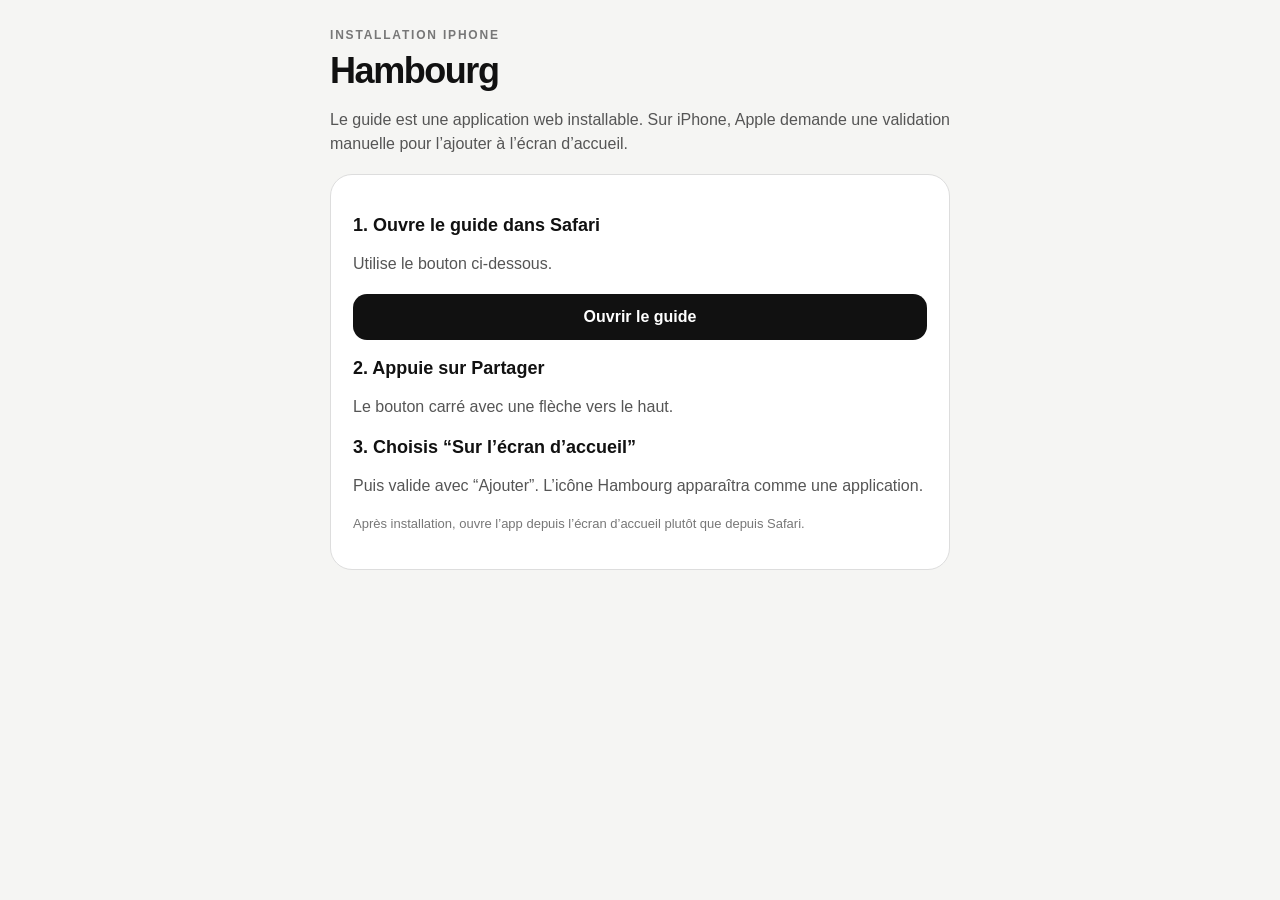
==== install.html @ bb9d9a43 "Add files via upload" ====
<!doctype html>
<html lang="fr">
<head>
<meta charset="utf-8">
<meta name="viewport" content="width=device-width,initial-scale=1,viewport-fit=cover">
<meta name="theme-color" content="#111111">
<title>Installer Hambourg</title>
<style>
body{font-family:-apple-system,BlinkMacSystemFont,"SF Pro Text",sans-serif;background:#f5f5f3;color:#111;margin:0;padding:28px}
.wrap{max-width:620px;margin:auto}
.card{background:white;border:1px solid #ddd;border-radius:22px;padding:22px;margin-top:18px}
h1{font-size:36px;letter-spacing:-.04em;margin:8px 0}
p{line-height:1.5;color:#555}
.step{font-size:18px;font-weight:700;margin:18px 0 6px}
a.btn{display:block;background:#111;color:#fff;text-decoration:none;text-align:center;padding:14px;border-radius:14px;font-weight:700;margin-top:18px}
.small{font-size:13px;color:#777}
</style>
</head>
<body>
<div class="wrap">
<div style="font-size:12px;letter-spacing:.15em;font-weight:700;color:#777">INSTALLATION IPHONE</div>
<h1>Hambourg</h1>
<p>Le guide est une application web installable. Sur iPhone, Apple demande une validation manuelle pour l’ajouter à l’écran d’accueil.</p>
<div class="card">
<div class="step">1. Ouvre le guide dans Safari</div>
<p>Utilise le bouton ci-dessous.</p>
<a class="btn" href="./">Ouvrir le guide</a>
<div class="step">2. Appuie sur Partager</div>
<p>Le bouton carré avec une flèche vers le haut.</p>
<div class="step">3. Choisis “Sur l’écran d’accueil”</div>
<p>Puis valide avec “Ajouter”. L’icône Hambourg apparaîtra comme une application.</p>
<p class="small">Après installation, ouvre l’app depuis l’écran d’accueil plutôt que depuis Safari.</p>
</div>
</div>
</body>
</html>
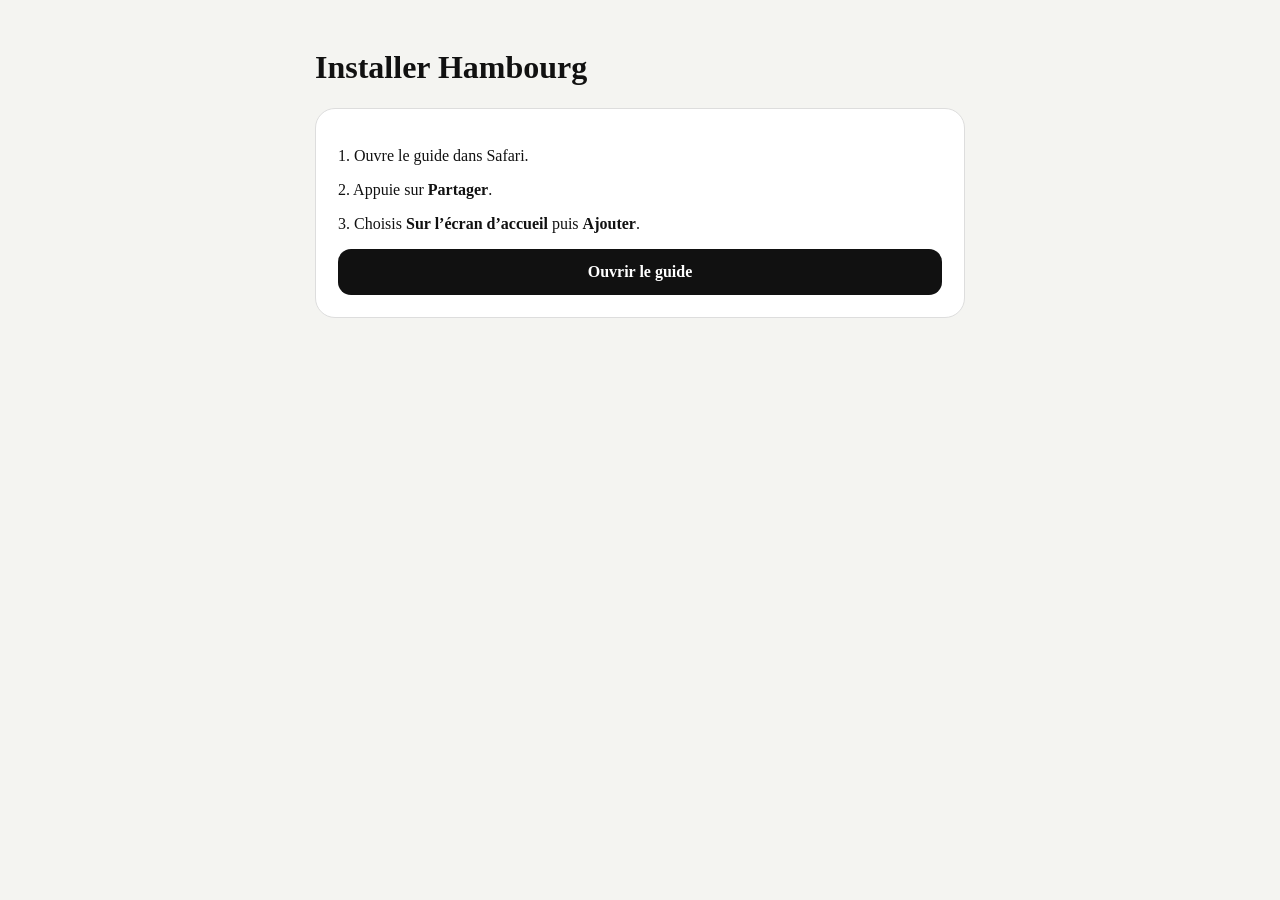
==== commit 3fe29e81: "Add files via upload" ====
--- a/install.html
+++ b/install.html
@@ -1,36 +1 @@
-<!doctype html>
-<html lang="fr">
-<head>
-<meta charset="utf-8">
-<meta name="viewport" content="width=device-width,initial-scale=1,viewport-fit=cover">
-<meta name="theme-color" content="#111111">
-<title>Installer Hambourg</title>
-<style>
-body{font-family:-apple-system,BlinkMacSystemFont,"SF Pro Text",sans-serif;background:#f5f5f3;color:#111;margin:0;padding:28px}
-.wrap{max-width:620px;margin:auto}
-.card{background:white;border:1px solid #ddd;border-radius:22px;padding:22px;margin-top:18px}
-h1{font-size:36px;letter-spacing:-.04em;margin:8px 0}
-p{line-height:1.5;color:#555}
-.step{font-size:18px;font-weight:700;margin:18px 0 6px}
-a.btn{display:block;background:#111;color:#fff;text-decoration:none;text-align:center;padding:14px;border-radius:14px;font-weight:700;margin-top:18px}
-.small{font-size:13px;color:#777}
-</style>
-</head>
-<body>
-<div class="wrap">
-<div style="font-size:12px;letter-spacing:.15em;font-weight:700;color:#777">INSTALLATION IPHONE</div>
-<h1>Hambourg</h1>
-<p>Le guide est une application web installable. Sur iPhone, Apple demande une validation manuelle pour l’ajouter à l’écran d’accueil.</p>
-<div class="card">
-<div class="step">1. Ouvre le guide dans Safari</div>
-<p>Utilise le bouton ci-dessous.</p>
-<a class="btn" href="./">Ouvrir le guide</a>
-<div class="step">2. Appuie sur Partager</div>
-<p>Le bouton carré avec une flèche vers le haut.</p>
-<div class="step">3. Choisis “Sur l’écran d’accueil”</div>
-<p>Puis valide avec “Ajouter”. L’icône Hambourg apparaîtra comme une application.</p>
-<p class="small">Après installation, ouvre l’app depuis l’écran d’accueil plutôt que depuis Safari.</p>
-</div>
-</div>
-</body>
-</html>
+<!doctype html><meta charset="utf-8"><meta name="viewport" content="width=device-width,initial-scale=1"><title>Installer Hambourg</title><style>body{font-family:-apple-system;padding:28px;background:#f4f4f1;color:#111;max-width:650px;margin:auto}div{background:white;border:1px solid #ddd;border-radius:20px;padding:22px}a{display:block;background:#111;color:white;text-decoration:none;text-align:center;padding:14px;border-radius:13px;font-weight:700}</style><h1>Installer Hambourg</h1><div><p>1. Ouvre le guide dans Safari.</p><p>2. Appuie sur <b>Partager</b>.</p><p>3. Choisis <b>Sur l’écran d’accueil</b> puis <b>Ajouter</b>.</p><a href="./">Ouvrir le guide</a></div>
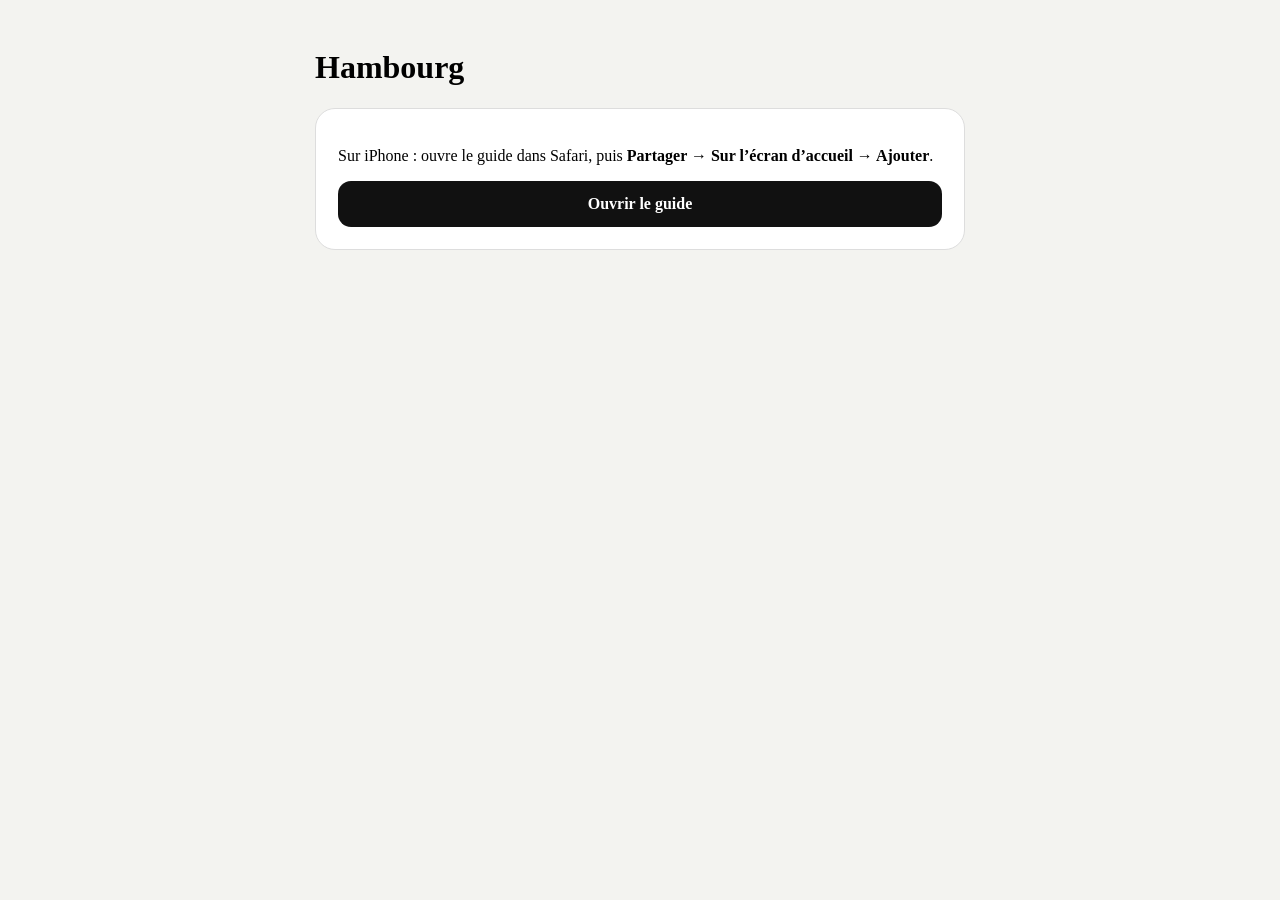
==== commit 696290e6: "Add files via upload" ====
--- a/install.html
+++ b/install.html
@@ -1 +1 @@
-<!doctype html><meta charset="utf-8"><meta name="viewport" content="width=device-width,initial-scale=1"><title>Installer Hambourg</title><style>body{font-family:-apple-system;padding:28px;background:#f4f4f1;color:#111;max-width:650px;margin:auto}div{background:white;border:1px solid #ddd;border-radius:20px;padding:22px}a{display:block;background:#111;color:white;text-decoration:none;text-align:center;padding:14px;border-radius:13px;font-weight:700}</style><h1>Installer Hambourg</h1><div><p>1. Ouvre le guide dans Safari.</p><p>2. Appuie sur <b>Partager</b>.</p><p>3. Choisis <b>Sur l’écran d’accueil</b> puis <b>Ajouter</b>.</p><a href="./">Ouvrir le guide</a></div>+<!doctype html><meta charset="utf-8"><meta name="viewport" content="width=device-width,initial-scale=1"><title>Installer Hambourg</title><style>body{font-family:-apple-system;padding:28px;background:#f3f3f0;max-width:650px;margin:auto}section{background:white;border:1px solid #ddd;border-radius:20px;padding:22px}a{display:block;background:#111;color:#fff;text-decoration:none;text-align:center;padding:14px;border-radius:13px;font-weight:700}</style><h1>Hambourg</h1><section><p>Sur iPhone : ouvre le guide dans Safari, puis <b>Partager → Sur l’écran d’accueil → Ajouter</b>.</p><a href="./">Ouvrir le guide</a></section>
